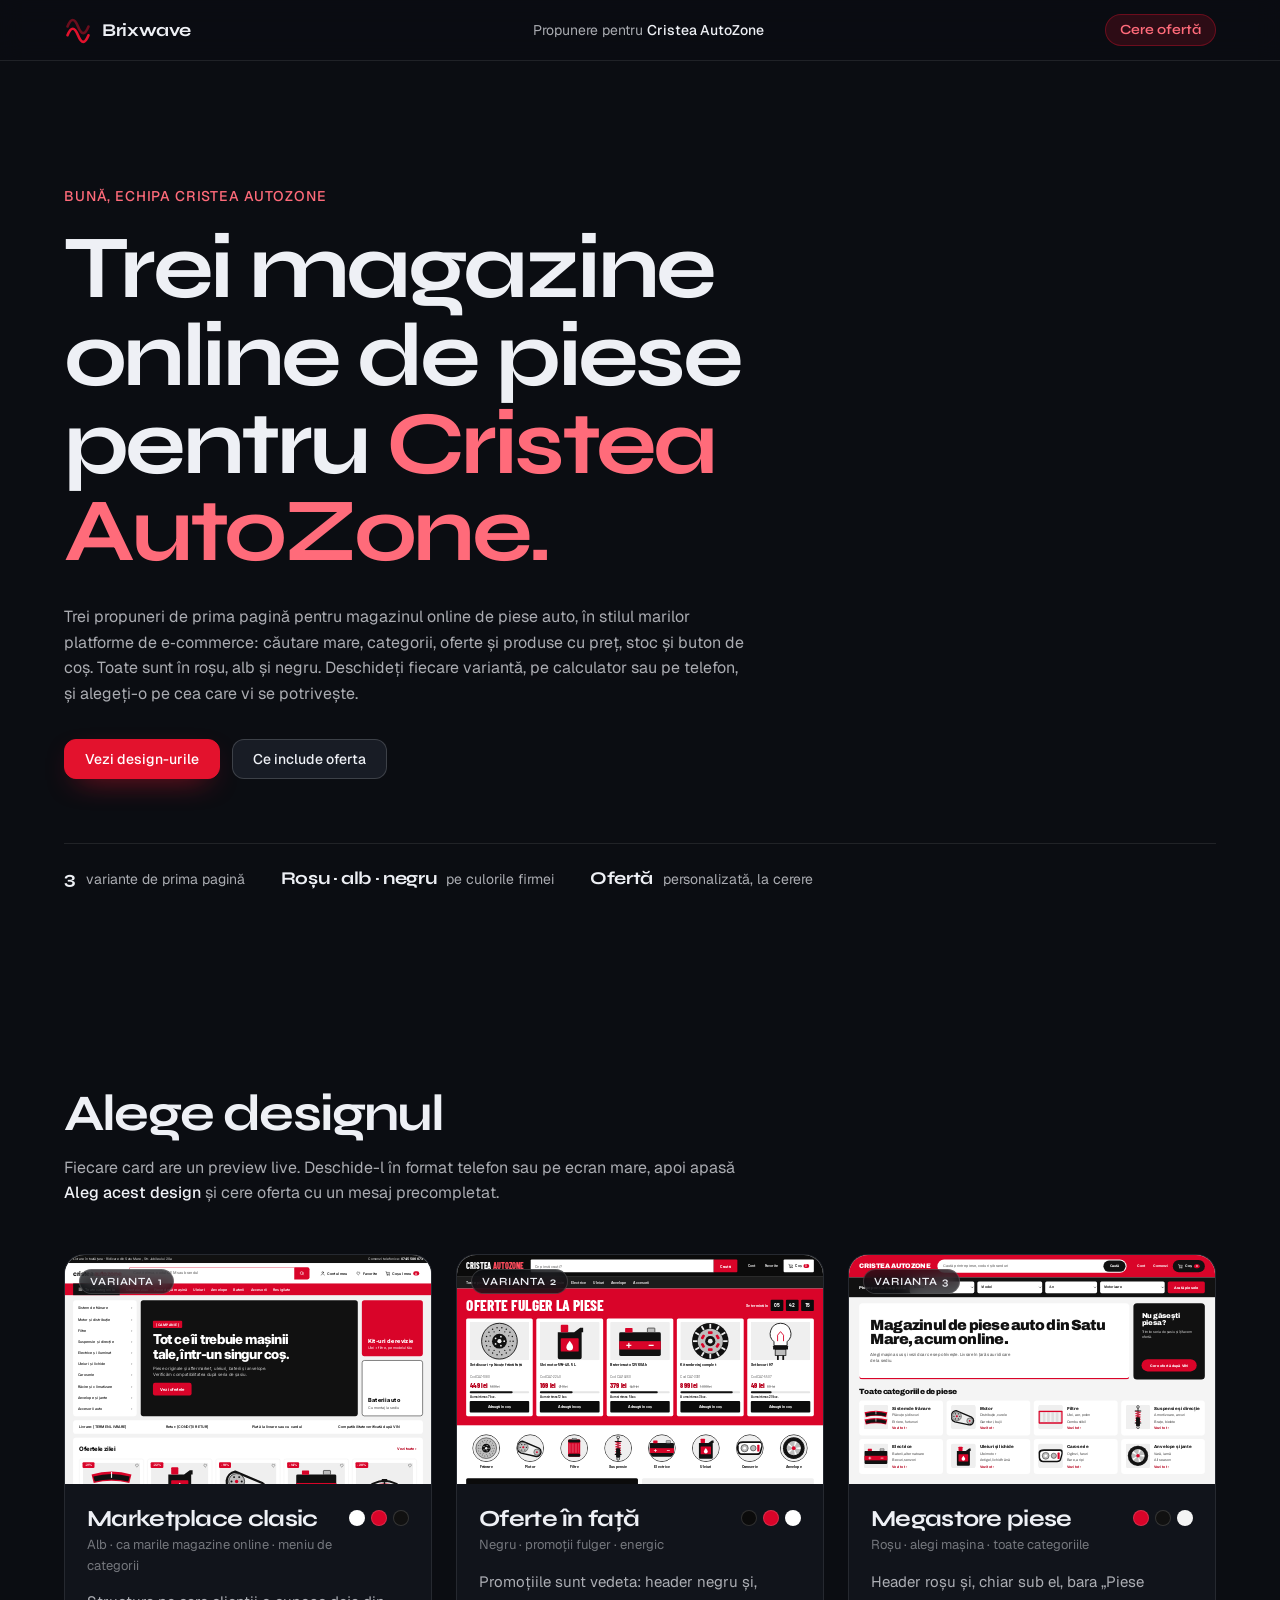
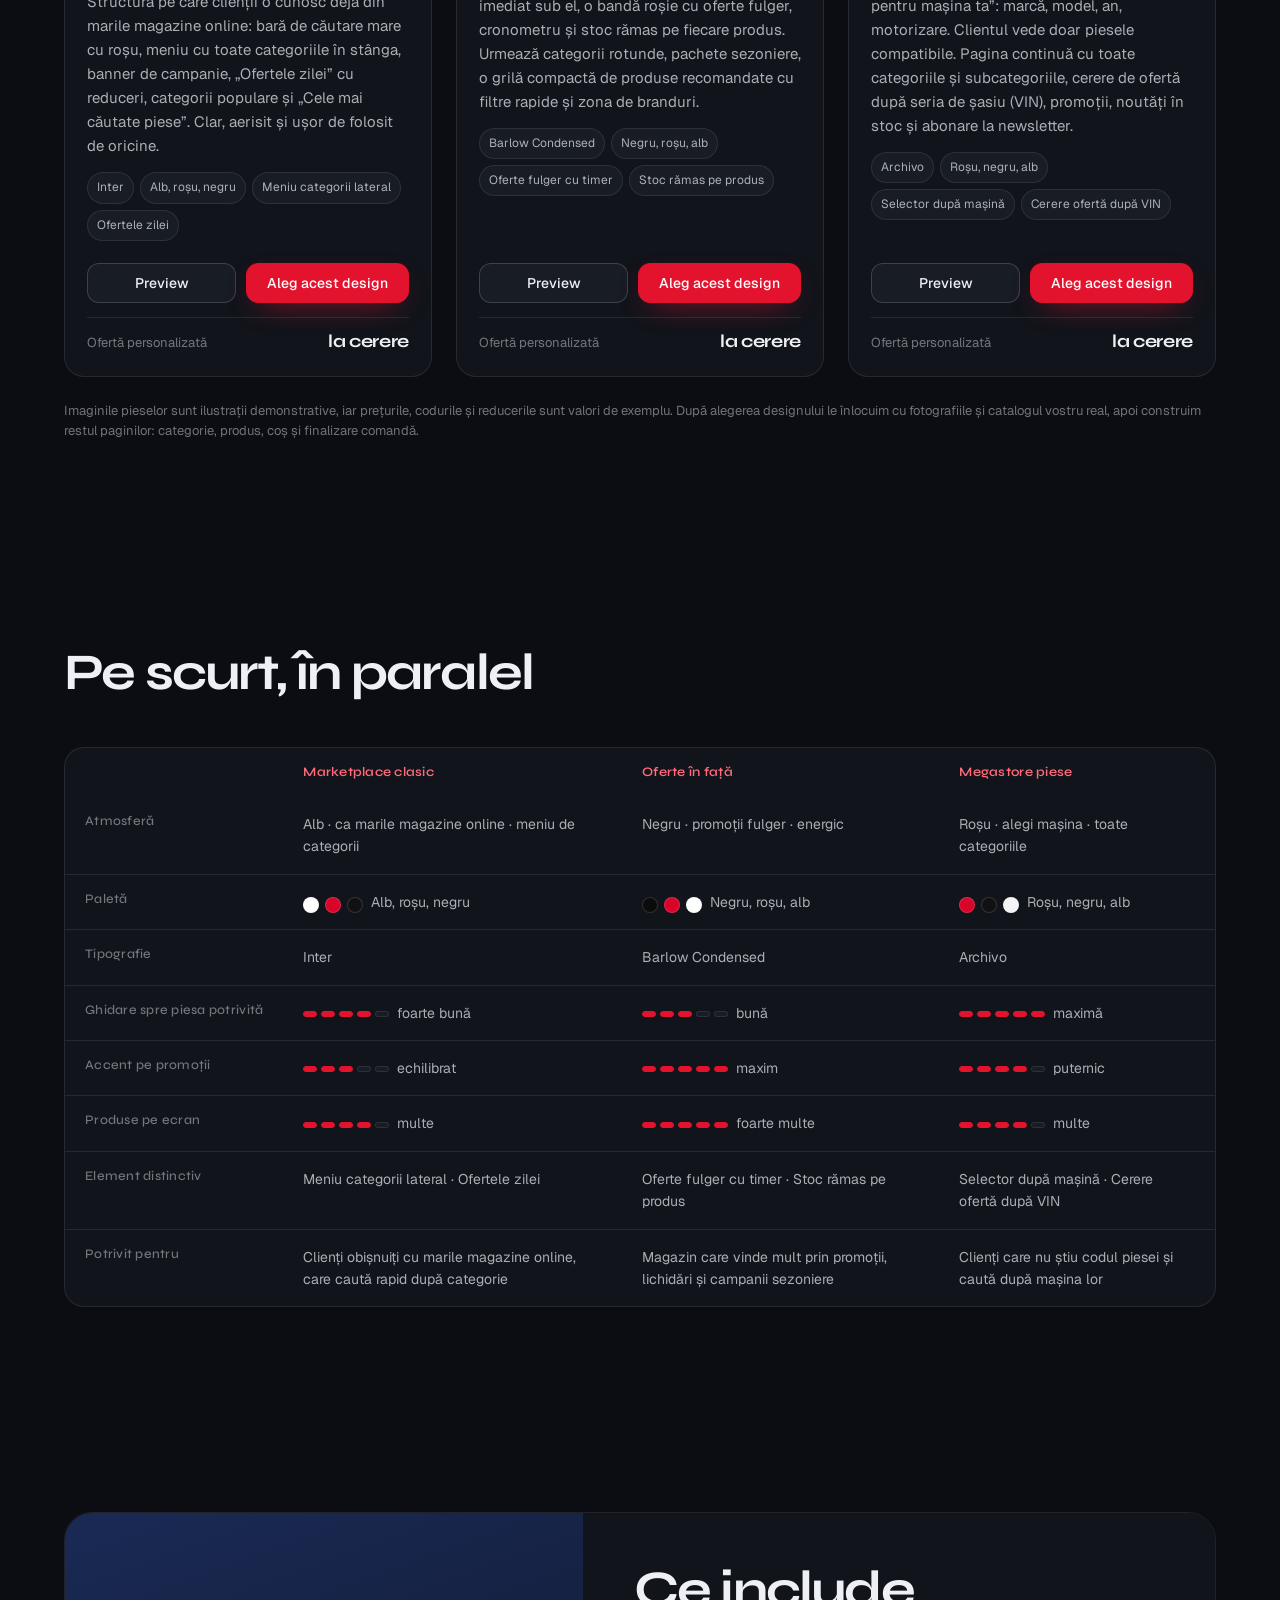
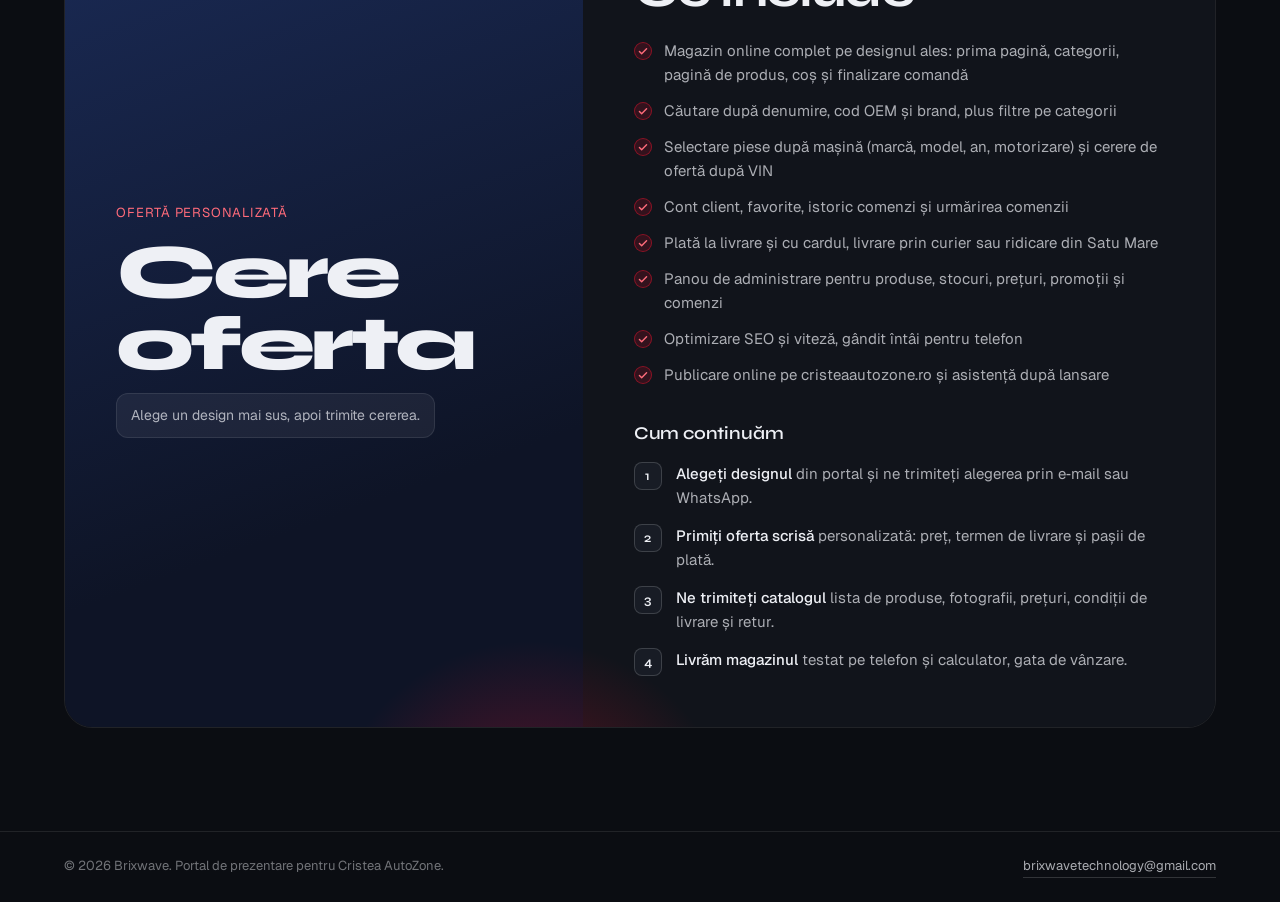
==== index.html @ bc22bd36 "Portal Brixwave × Cristea AutoZone: 3 design-uri de magazin piese auto Portal de alegere a designulu" ====
<!DOCTYPE html>
<html lang="ro">
<head>
<meta charset="utf-8">
<meta name="viewport" content="width=device-width, initial-scale=1, viewport-fit=cover">
<title>Brixwave × Cristea AutoZone — alege designul magazinului</title>
<meta name="description" content="Portal Brixwave: trei propuneri de design pentru magazinul online de piese auto Cristea AutoZone.">
<meta name="theme-color" content="#0b0d12">
<meta name="robots" content="noindex">
<link rel="preconnect" href="https://fonts.googleapis.com">
<link rel="preconnect" href="https://fonts.gstatic.com" crossorigin>
<link href="https://fonts.googleapis.com/css2?family=Syne:wght@500;600;700;800&family=Geist:wght@300;400;500;600&display=swap" rel="stylesheet">
<link rel="stylesheet" href="assets/brixwave.css">
</head>
<body>
<a class="skip" href="#designs">Sari la design-uri</a>

<header class="hdr">
  <a class="logo" href="#" aria-label="Brixwave">
    <svg class="logo__mark" viewBox="0 0 32 32" aria-hidden="true"><path d="M4 22c4-10 8-10 12 0s8 10 12 0" fill="none" stroke="currentColor" stroke-width="3" stroke-linecap="round"/><path d="M4 12c4-10 8-10 12 0s8 10 12 0" fill="none" stroke="currentColor" stroke-width="3" stroke-linecap="round" opacity=".45"/></svg>
    <span>Brixwave</span>
  </a>
  <span class="hdr__for">Propunere pentru <b>Cristea AutoZone</b></span>
  <a class="hdr__price" href="#oferta">Cere ofertă</a>
</header>

<main>
  <section class="hero">
    <div class="hero__bg" aria-hidden="true"></div>
    <p class="hero__hello reveal">Bună, echipa Cristea AutoZone</p>
    <h1 class="hero__title">
      <span class="lm"><span>Trei magazine online de piese</span></span>
      <span class="lm"><span>pentru <em>Cristea AutoZone.</em></span></span>
    </h1>
    <p class="hero__lead reveal">Trei propuneri de prima pagină pentru magazinul online de piese auto, în stilul marilor platforme de e‑commerce: căutare mare, categorii, oferte și produse cu preț, stoc și buton de coș. Toate sunt în roșu, alb și negru. Deschideți fiecare variantă, pe calculator sau pe telefon, și alegeți-o pe cea care vi se potrivește.</p>
    <div class="hero__cta reveal">
      <a class="btn btn--primary" href="#designs">Vezi design-urile</a>
      <a class="btn" href="#oferta">Ce include oferta</a>
    </div>
    <ul class="hero__facts reveal">
      <li><b>3</b> variante de prima pagină</li>
      <li><b>Roșu · alb · negru</b> pe culorile firmei</li>
      <li><b>Ofertă</b> personalizată, la cerere</li>
    </ul>
  </section>

  <section class="designs" id="designs">
    <div class="sec-head">
      <h2>Alege designul</h2>
      <p>Fiecare card are un preview live. Deschide-l în format telefon sau pe ecran mare, apoi apasă <b>Aleg acest design</b> și cere oferta cu un mesaj precompletat.</p>
    </div>
    <div class="cards" id="cards"></div>
    <p class="designs__note">Imaginile pieselor sunt ilustrații demonstrative, iar prețurile, codurile și reducerile sunt valori de exemplu. După alegerea designului le înlocuim cu fotografiile și catalogul vostru real, apoi construim restul paginilor: categorie, produs, coș și finalizare comandă.</p>
  </section>

  <section class="compare" id="comparatie">
    <div class="sec-head">
      <h2>Pe scurt, în paralel</h2>
    </div>
    <div class="table-wrap">
      <table class="tbl" id="compare-table"></table>
    </div>
  </section>

  <section class="offer" id="oferta">
    <div class="offer__card">
      <div class="offer__price">
        <span class="offer__label">Ofertă personalizată</span>
        <span class="offer__amount">Cere<br>oferta</span>
        <span class="offer__hint" id="offer-hint">Alege un design mai sus, apoi trimite cererea.</span>
      </div>
      <div class="offer__body">
        <h2>Ce include</h2>
        <ul class="offer__list" id="includes"></ul>
        <h3>Cum continuăm</h3>
        <ol class="offer__steps" id="steps"></ol>
      </div>
    </div>
  </section>
</main>

<footer class="ftr">
  <span>© <span id="year"></span> Brixwave. Portal de prezentare pentru Cristea AutoZone.</span>
  <a id="footer-mail" href="#"></a>
</footer>

<!-- Preview overlay -->
<div class="viewer" id="viewer" hidden role="dialog" aria-modal="true" aria-labelledby="viewer-title">
  <div class="viewer__bar">
    <div class="viewer__title" id="viewer-title"></div>
    <div class="viewer__devices" role="group" aria-label="Dispozitiv">
      <button class="seg is-on" data-device="desktop">Desktop</button>
      <button class="seg" data-device="mobile">Telefon</button>
    </div>
    <div class="viewer__actions">
      <a class="btn btn--sm" id="viewer-open" href="#" target="_blank" rel="noopener">Deschide în tab nou</a>
      <button class="btn btn--sm btn--primary" id="viewer-choose">Aleg acest design</button>
      <button class="iconbtn" id="viewer-close" aria-label="Închide previzualizarea">×</button>
    </div>
  </div>
  <div class="viewer__stage" id="viewer-stage"><iframe id="viewer-frame" title="Previzualizare design"></iframe></div>
</div>

<!-- Choice modal -->
<div class="modal" id="modal" hidden role="dialog" aria-modal="true" aria-labelledby="modal-title">
  <div class="modal__card">
    <button class="iconbtn modal__close" id="modal-close" aria-label="Închide">×</button>
    <p class="modal__kicker-free">Ai ales</p>
    <h2 id="modal-title" class="modal__title"></h2>
    <p class="modal__desc" id="modal-desc"></p>
    <div class="modal__price">
      <span>Următorul pas</span>
      <b>Cere oferta</b>
      <span>Trimite cererea cu designul ales și primești oferta personalizată în cel mai scurt timp.</span>
    </div>
    <ul class="modal__list" id="modal-includes"></ul>
    <div class="modal__actions">
      <a class="btn btn--primary" id="modal-mail" href="#">Cere oferta pe e‑mail</a>
      <a class="btn" id="modal-wa" href="#" target="_blank" rel="noopener">Cere oferta pe WhatsApp</a>
    </div>
    <p class="modal__foot">Mesajul se completează automat cu designul ales. Poți schimba oricând alegerea înainte de a trimite cererea.</p>
  </div>
</div>

<script src="assets/brixwave.js"></script>
</body>
</html>
---- assets/brixwave.css ----
/* ============ BRIXWAVE PORTAL ============ */
:root{
  --bg:#0b0d12; --bg-2:#11141b; --bg-3:#181c25; --line:rgba(255,255,255,.09); --line-2:rgba(255,255,255,.16);
  --fg:#eef0f5; --fg-70:rgba(238,240,245,.7); --fg-45:rgba(238,240,245,.45);
  --brand:#e3122d; --brand-2:#ff6b7a; --brand-dim:rgba(227,18,45,.16); --ok:#6ee7b7;
  --display:"Syne", system-ui, sans-serif; --sans:"Geist", system-ui, -apple-system, sans-serif;
  --ease-out:cubic-bezier(.23,1,.32,1); --spring:cubic-bezier(.3,1.4,.5,1);
  --pad:clamp(20px,5vw,80px); --max:1280px; --r:20px;
}
*,*::before,*::after{box-sizing:border-box}
html{scroll-behavior:smooth}
@media (prefers-reduced-motion:reduce){html{scroll-behavior:auto}}
body{margin:0;background:var(--bg);color:var(--fg);font:400 16px/1.6 var(--sans);-webkit-font-smoothing:antialiased;overflow-x:hidden}
a{color:inherit;text-decoration:none}
ul,ol{margin:0;padding:0;list-style:none}
h1,h2,h3,p{margin:0}
em{font-style:normal;color:var(--brand-2)}
::selection{background:var(--brand);color:#fff}
:focus-visible{outline:2px solid var(--brand);outline-offset:3px;border-radius:8px}
.skip{position:absolute;left:-999px;top:8px;padding:8px 12px;background:var(--brand);color:#fff;border-radius:8px;z-index:100}
.skip:focus{left:8px}

.btn{display:inline-flex;align-items:center;justify-content:center;gap:8px;padding:12px 20px;border-radius:12px;border:1px solid var(--line-2);background:var(--bg-3);color:var(--fg);font:500 14px/1 var(--sans);cursor:pointer;transition:transform .5s var(--spring),background-color .3s,border-color .3s,box-shadow .4s;white-space:nowrap}
.btn:hover{transform:translateY(-2px);border-color:rgba(255,255,255,.3)}
.btn:active{transform:scale(.97);transition-duration:.08s}
.btn--primary{background:var(--brand);border-color:var(--brand);color:#fff;box-shadow:0 10px 30px -14px var(--brand)}
.btn--primary:hover{background:#f0263f;box-shadow:0 16px 36px -14px var(--brand)}
.btn--sm{padding:9px 14px;font-size:13px;border-radius:10px}
.iconbtn{width:38px;height:38px;border-radius:10px;border:1px solid var(--line-2);background:var(--bg-3);color:var(--fg);font-size:22px;line-height:1;cursor:pointer;transition:background-color .3s,transform .4s var(--spring)}
.iconbtn:hover{background:#222735;transform:rotate(90deg)}

/* header */
.hdr{position:sticky;top:0;z-index:40;display:flex;align-items:center;justify-content:space-between;gap:20px;padding:14px var(--pad);background:rgba(11,13,18,.78);backdrop-filter:blur(12px);-webkit-backdrop-filter:blur(12px);border-bottom:1px solid var(--line)}
.logo{display:flex;align-items:center;gap:10px;font:700 18px/1 var(--display);letter-spacing:-.02em}
.logo__mark{width:28px;height:28px;color:var(--brand)}
.hdr__for{font-size:14px;color:var(--fg-70)}
.hdr__for b{color:var(--fg);font-weight:500}
.hdr__price{display:inline-flex;align-items:baseline;gap:8px;padding:8px 14px;border-radius:999px;background:var(--brand-dim);border:1px solid rgba(227,18,45,.35);color:var(--brand-2);font:600 14px/1 var(--display);transition:background-color .3s}
.hdr__price small{font:400 12px/1 var(--sans);color:var(--fg-70)}
.hdr__price:hover{background:rgba(227,18,45,.26)}
@media (max-width:760px){.hdr__for{display:none}}

/* hero */
.hero{position:relative;max-width:var(--max);margin:0 auto;padding:clamp(64px,10vw,140px) var(--pad) clamp(56px,8vw,96px);overflow:hidden}
.hero__bg{position:absolute;inset:auto -20% -40% -20%;height:70%;background:radial-gradient(50% 60% at 50% 100%,rgba(227,18,45,.22),transparent 70%);pointer-events:none;z-index:-1}
.hero__hello{font:500 14px/1 var(--sans);letter-spacing:.06em;text-transform:uppercase;color:var(--brand-2);margin-bottom:22px}
.hero__title{font:700 clamp(40px,7vw,96px)/.98 var(--display);letter-spacing:-.04em;text-wrap:balance}
.lm{display:block;overflow:hidden;padding-bottom:.1em;margin-bottom:-.1em}
.lm>span{display:block;transform:translateY(110%);transition:transform 1.1s var(--ease-out)}
.hero.is-in .lm>span{transform:none}.hero.is-in .lm:nth-child(2)>span{transition-delay:.1s}
.hero__lead{margin-top:28px;max-width:62ch;font-size:clamp(16px,1.2vw,19px);color:var(--fg-70);transition-delay:.3s}
.hero__cta{display:flex;flex-wrap:wrap;gap:12px;margin-top:32px;transition-delay:.4s}
.hero__facts{display:flex;flex-wrap:wrap;gap:12px 36px;margin-top:clamp(40px,5vw,64px);padding-top:24px;border-top:1px solid var(--line);color:var(--fg-70);font-size:14px;transition-delay:.5s}
.hero__facts b{font:700 18px/1 var(--display);color:var(--fg);margin-right:6px;letter-spacing:-.02em}

/* sections */
section{padding:clamp(56px,8vw,110px) var(--pad)}
.sec-head{max-width:var(--max);margin:0 auto clamp(28px,4vw,48px)}
.sec-head h2,.offer h2{font:700 clamp(30px,4vw,52px)/1.02 var(--display);letter-spacing:-.035em;text-wrap:balance}
.sec-head p{margin-top:14px;color:var(--fg-70);max-width:64ch}
.sec-head p b{color:var(--fg);font-weight:500}

/* cards */
.cards{display:grid;grid-template-columns:repeat(3,1fr);gap:clamp(14px,2vw,24px);max-width:var(--max);margin:0 auto}
.card{position:relative;display:flex;flex-direction:column;border-radius:var(--r);background:var(--bg-2);border:1px solid var(--line);overflow:hidden;transition:transform .7s var(--ease-out),border-color .4s,box-shadow .7s}
.card:hover{transform:translateY(-6px);border-color:var(--line-2);box-shadow:0 40px 80px -40px rgba(0,0,0,.8)}
.card.is-chosen{border-color:var(--brand);box-shadow:0 0 0 1px var(--brand),0 40px 80px -40px rgba(227,18,45,.5)}
.card__preview{position:relative;aspect-ratio:16/10;overflow:hidden;background:var(--bg-3);cursor:zoom-in}
.card__preview iframe{position:absolute;left:0;top:0;width:1440px;height:900px;border:0;transform-origin:0 0;pointer-events:none;background:#fff}
.card__preview::after{content:"Deschide preview";position:absolute;left:50%;top:50%;transform:translate(-50%,-50%) translateY(8px);padding:10px 16px;border-radius:999px;background:rgba(11,13,18,.85);border:1px solid var(--line-2);font:500 13px/1 var(--sans);opacity:0;transition:opacity .3s,transform .5s var(--ease-out);backdrop-filter:blur(8px)}
.card__preview:hover::after{opacity:1;transform:translate(-50%,-50%)}
.card__badge{position:absolute;left:14px;top:14px;z-index:2;padding:6px 10px;border-radius:999px;background:rgba(11,13,18,.7);border:1px solid var(--line-2);font:600 11px/1 var(--display);letter-spacing:.08em;text-transform:uppercase;backdrop-filter:blur(8px)}
.card.is-chosen .card__badge{background:var(--brand);border-color:var(--brand);color:#fff}
.card__body{padding:22px;display:flex;flex-direction:column;gap:14px;flex:1}
.card__head{display:flex;justify-content:space-between;align-items:flex-start;gap:12px}
.card__name{font:700 clamp(22px,1.8vw,26px)/1.1 var(--display);letter-spacing:-.03em}
.card__vibe{font-size:13px;color:var(--fg-45);margin-top:4px}
.card__swatches{display:flex;gap:6px;flex:none;padding-top:4px}
.card__swatches i{width:16px;height:16px;border-radius:50%;border:1px solid rgba(255,255,255,.15)}
.card__desc{color:var(--fg-70);font-size:15px}
.card__tags{display:flex;flex-wrap:wrap;gap:6px}
.card__tags li{font-size:12px;padding:5px 9px;border-radius:999px;background:var(--bg-3);border:1px solid var(--line);color:var(--fg-70)}
.card__actions{display:grid;grid-template-columns:1fr 1fr;gap:10px;margin-top:auto;padding-top:8px}
.card__price{display:flex;justify-content:space-between;align-items:baseline;padding-top:14px;border-top:1px solid var(--line);font-size:13px;color:var(--fg-45)}
.card__price b{font:700 18px/1 var(--display);color:var(--fg);letter-spacing:-.02em}
.card.reveal{transform:translateY(28px)}
@media (max-width:1000px){.cards{grid-template-columns:1fr;max-width:640px}}
.designs__note{max-width:var(--max);margin:24px auto 0;font-size:13px;color:var(--fg-45)}
.designs__note a{color:var(--brand-2);border-bottom:1px solid rgba(255,107,122,.4)}

/* compare table */
.table-wrap{max-width:var(--max);margin:0 auto;overflow-x:auto;border:1px solid var(--line);border-radius:var(--r);background:var(--bg-2)}
.tbl{width:100%;border-collapse:collapse;min-width:680px}
.tbl th,.tbl td{padding:16px 20px;text-align:left;vertical-align:top;border-bottom:1px solid var(--line);font-size:14px}
.tbl th{font:600 13px/1.3 var(--display);letter-spacing:.02em;color:var(--fg)}
.tbl thead th{color:var(--brand-2);border-bottom:1px solid var(--line-2)}
.tbl tbody th{color:var(--fg-45);font-weight:500;white-space:nowrap}
.tbl tr:last-child td,.tbl tr:last-child th{border-bottom:0}
.tbl td{color:var(--fg-70)}
.tbl .meter{display:inline-flex;gap:4px;vertical-align:middle;margin-right:8px}
.tbl .meter i{width:14px;height:6px;border-radius:3px;background:var(--bg-3);border:1px solid var(--line)}
.tbl .meter i.on{background:var(--brand);border-color:var(--brand)}

/* offer */
.offer__card{display:grid;grid-template-columns:.9fr 1.1fr;max-width:var(--max);margin:0 auto;border-radius:28px;overflow:hidden;border:1px solid var(--line)}
.offer__price{padding:clamp(28px,4vw,56px);background:linear-gradient(160deg,#1a2a55,#0e1426 70%);display:flex;flex-direction:column;justify-content:center;gap:12px;position:relative}
.offer__price::after{content:"";position:absolute;right:-30%;bottom:-40%;width:80%;aspect-ratio:1;border-radius:50%;background:radial-gradient(circle,rgba(227,18,45,.4),transparent 70%);pointer-events:none}
.offer__label{font-size:13px;letter-spacing:.06em;text-transform:uppercase;color:var(--brand-2)}
.offer__amount{font:800 clamp(44px,6vw,80px)/.95 var(--display);letter-spacing:-.05em}
.offer__amount small{font:600 clamp(20px,2vw,28px)/1 var(--display);color:var(--fg-70);margin-left:6px;letter-spacing:0}
.offer__hint{font-size:14px;color:var(--fg-70);padding:10px 14px;border-radius:12px;background:rgba(255,255,255,.06);border:1px solid var(--line);align-self:flex-start;position:relative;z-index:1}
.offer__hint.is-chosen{color:var(--ok);border-color:rgba(110,231,183,.35);background:rgba(110,231,183,.08)}
.offer__body{padding:clamp(28px,4vw,56px);background:var(--bg-2)}
.offer__body h3{margin-top:36px;font:600 18px/1.2 var(--display);letter-spacing:-.01em}
.offer__list{display:grid;gap:12px;margin-top:22px}
.offer__list li{display:flex;gap:12px;color:var(--fg-70);font-size:15px}
.offer__list li::before{content:"";flex:none;width:18px;height:18px;margin-top:3px;border-radius:50%;background:var(--brand-dim);border:1px solid rgba(227,18,45,.5);background-image:url("data:image/svg+xml,%3Csvg xmlns='http://www.w3.org/2000/svg' viewBox='0 0 18 18'%3E%3Cpath d='M5 9.5l2.5 2.5L13 6.5' fill='none' stroke='%23ff6b7a' stroke-width='1.6' stroke-linecap='round' stroke-linejoin='round'/%3E%3C/svg%3E")}
.offer__steps{display:grid;gap:14px;margin-top:18px;counter-reset:st}
.offer__steps li{display:grid;grid-template-columns:auto 1fr;gap:14px;align-items:start;color:var(--fg-70);font-size:15px}
.offer__steps li::before{counter-increment:st;content:counter(st);width:28px;height:28px;border-radius:8px;background:var(--bg-3);border:1px solid var(--line-2);display:grid;place-items:center;font:600 13px/1 var(--display);color:var(--fg)}
.offer__steps b{color:var(--fg);font-weight:500}
@media (max-width:900px){.offer__card{grid-template-columns:1fr}}

.ftr{display:flex;justify-content:space-between;flex-wrap:wrap;gap:10px;padding:24px var(--pad);border-top:1px solid var(--line);font-size:13px;color:var(--fg-45)}
.ftr a{color:var(--fg-70);border-bottom:1px solid var(--line-2)}

/* viewer */
.viewer{position:fixed;inset:0;z-index:80;background:var(--bg);display:flex;flex-direction:column;animation:fade .3s ease}
.viewer[hidden]{display:none}
@keyframes fade{from{opacity:0}}
.viewer__bar{display:flex;align-items:center;justify-content:space-between;gap:16px;padding:12px var(--pad);border-bottom:1px solid var(--line);background:var(--bg-2)}
.viewer__title{font:700 16px/1.2 var(--display);letter-spacing:-.02em}
.viewer__title small{display:block;font:400 12px/1.2 var(--sans);color:var(--fg-45);margin-top:3px}
.viewer__devices{display:flex;padding:4px;border-radius:12px;background:var(--bg-3);border:1px solid var(--line)}
.seg{padding:7px 14px;border-radius:9px;border:0;background:none;color:var(--fg-70);font:500 13px/1 var(--sans);cursor:pointer;transition:background-color .3s,color .3s}
.seg.is-on{background:var(--brand);color:#fff}
.viewer__actions{display:flex;gap:8px;align-items:center}
.viewer__stage{flex:1;display:grid;place-items:center;padding:16px;background:radial-gradient(60% 50% at 50% 0%,rgba(227,18,45,.12),transparent 70%)}
.viewer__stage iframe{width:100%;height:100%;border:0;border-radius:16px;background:#fff;box-shadow:0 40px 100px -40px rgba(0,0,0,.9);transition:width .6s var(--ease-out),height .6s var(--ease-out),border-radius .6s}
.viewer__stage.is-mobile iframe{width:390px;height:min(844px,100%);border-radius:36px;border:8px solid #1c2130}
@media (max-width:820px){.viewer__devices,.viewer__title small,#viewer-open{display:none}.viewer__stage{padding:0}.viewer__stage iframe{border-radius:0}}

/* modal */
.modal{position:fixed;inset:0;z-index:90;display:grid;place-items:center;padding:20px;background:rgba(5,6,9,.7);backdrop-filter:blur(10px);-webkit-backdrop-filter:blur(10px);animation:fade .3s ease}
.modal[hidden]{display:none}
.modal__card{position:relative;width:min(560px,100%);max-height:92vh;overflow:auto;padding:clamp(24px,4vw,40px);border-radius:24px;background:var(--bg-2);border:1px solid var(--line-2);box-shadow:0 60px 120px -50px rgba(0,0,0,.9);animation:pop .6s var(--ease-out)}
@keyframes pop{from{opacity:0;transform:translateY(16px) scale(.98)}}
.modal__close{position:absolute;right:16px;top:16px}
.modal__kicker-free{font-size:13px;letter-spacing:.06em;text-transform:uppercase;color:var(--brand-2)}
.modal__title{margin-top:8px;font:700 clamp(28px,4vw,40px)/1.05 var(--display);letter-spacing:-.035em}
.modal__desc{margin-top:12px;color:var(--fg-70);font-size:15px}
.modal__price{display:grid;gap:4px;margin-top:24px;padding:18px 20px;border-radius:16px;background:linear-gradient(160deg,#1a2a55,#0e1426);border:1px solid rgba(227,18,45,.35)}
.modal__price span{font-size:13px;color:var(--fg-70)}
.modal__price b{font:800 clamp(34px,5vw,48px)/1 var(--display);letter-spacing:-.04em}
.modal__list{display:grid;gap:8px;margin-top:20px;font-size:14px;color:var(--fg-70)}
.modal__list li{display:flex;gap:10px}
.modal__list li::before{content:"";flex:none;width:6px;height:6px;border-radius:50%;background:var(--brand);margin-top:9px}
.modal__actions{display:grid;grid-template-columns:1fr 1fr;gap:10px;margin-top:24px}
.modal__actions .btn{padding:14px 16px;white-space:normal;text-align:center}
.modal__actions .btn[hidden]{display:none}
.modal__actions:has(.btn[hidden]){grid-template-columns:1fr}
.modal__foot{margin-top:14px;font-size:12px;color:var(--fg-45)}
@media (max-width:520px){.modal__actions{grid-template-columns:1fr}}

/* reveals */
.reveal{opacity:0;transform:translateY(18px);transition:opacity .8s ease,transform .9s var(--ease-out)}
.reveal.is-in{opacity:1;transform:none}
@media (prefers-reduced-motion:reduce){.reveal,.card.reveal{opacity:1;transform:none;transition:none}.lm>span{transform:none;transition:none}.viewer,.modal,.modal__card{animation:none}}

/* mobile-first touch refinements */
@media (max-width:760px){
  .hdr{padding:10px 16px}
  .hero{padding-top:40px}
  .hero__title{font-size:clamp(36px,11vw,48px)}
  .btn{min-height:48px}
  .card__actions{grid-template-columns:1fr}
  .card__actions .btn{min-height:50px}
  .cards{gap:14px}
  .tbl th,.tbl td{padding:12px 14px;font-size:13px}
  .modal{align-items:end;padding:0}
  .modal__card{border-radius:24px 24px 0 0;max-height:92vh;padding-bottom:calc(24px + env(safe-area-inset-bottom))}
}

/* 6 designs: two rows of three, and a wider comparison table */
@media (min-width:1001px){.cards{grid-template-columns:repeat(3,1fr)}}
.tbl{min-width:1080px}
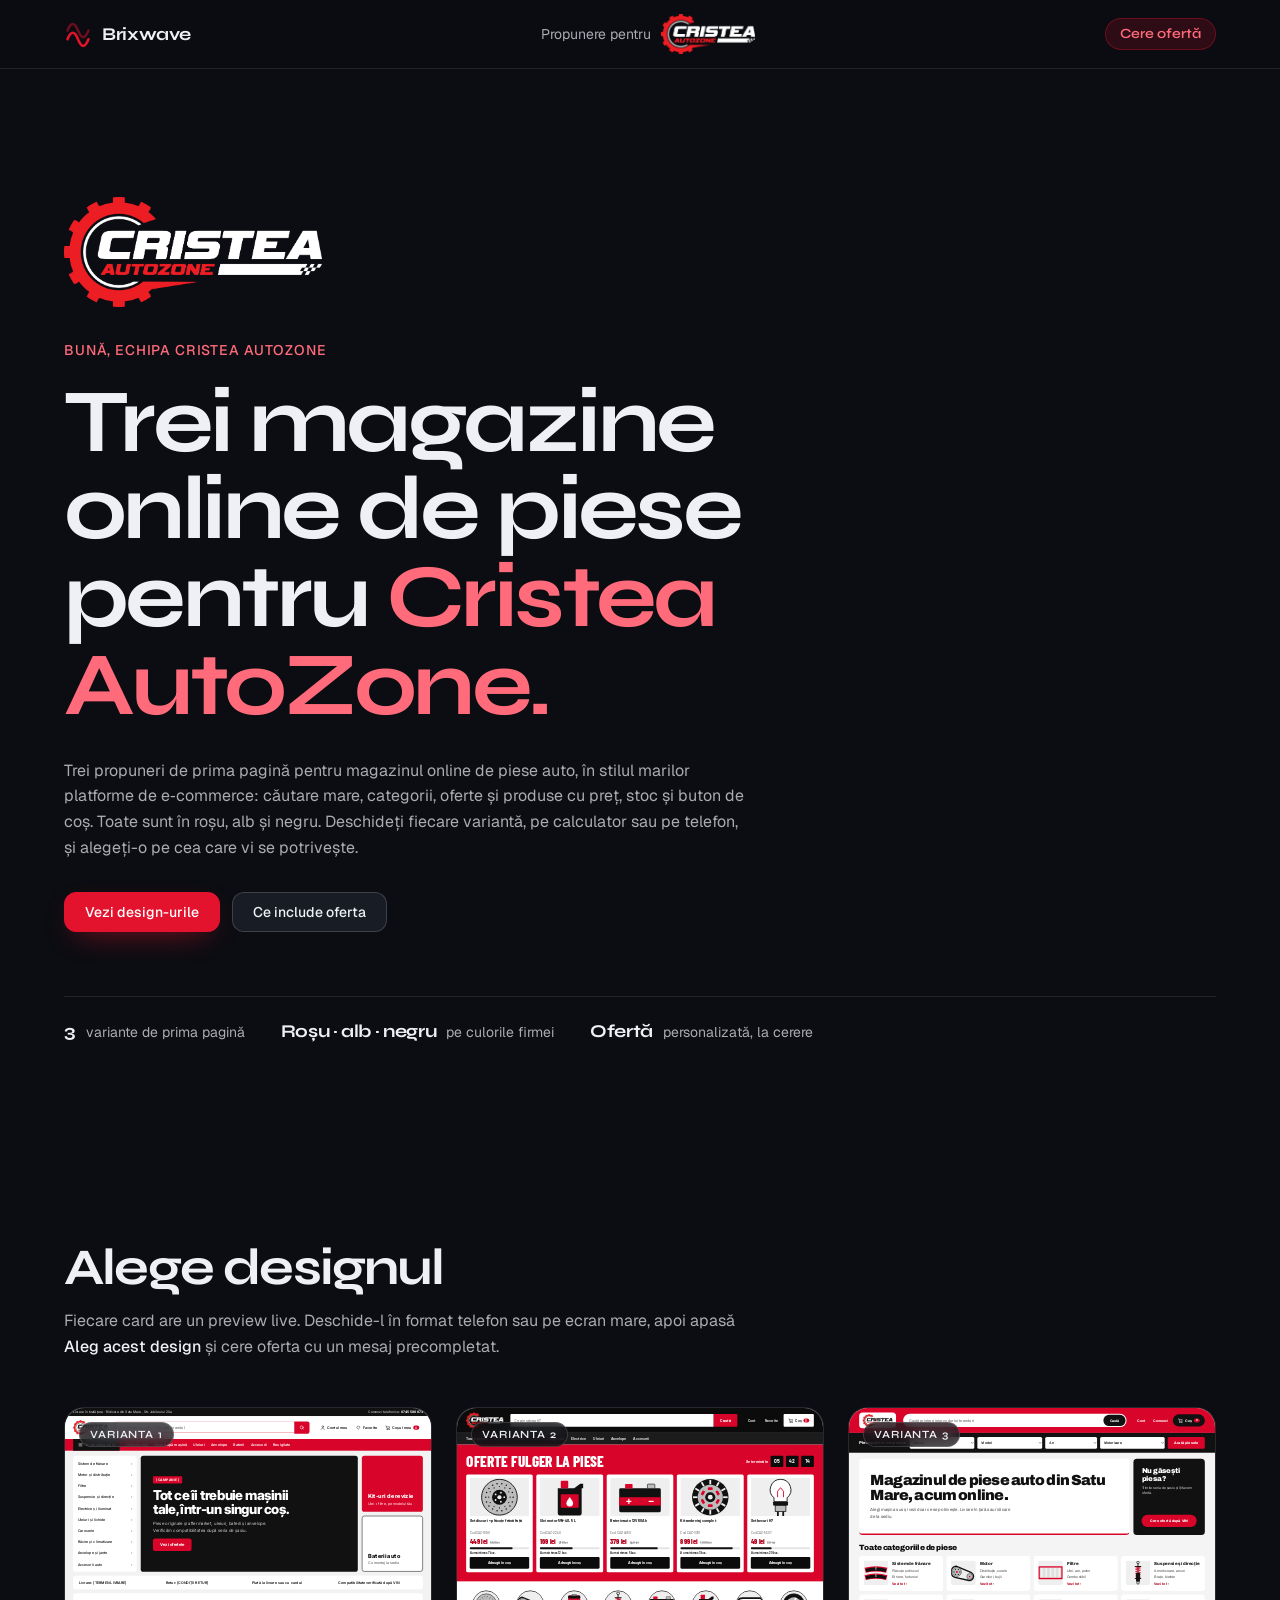
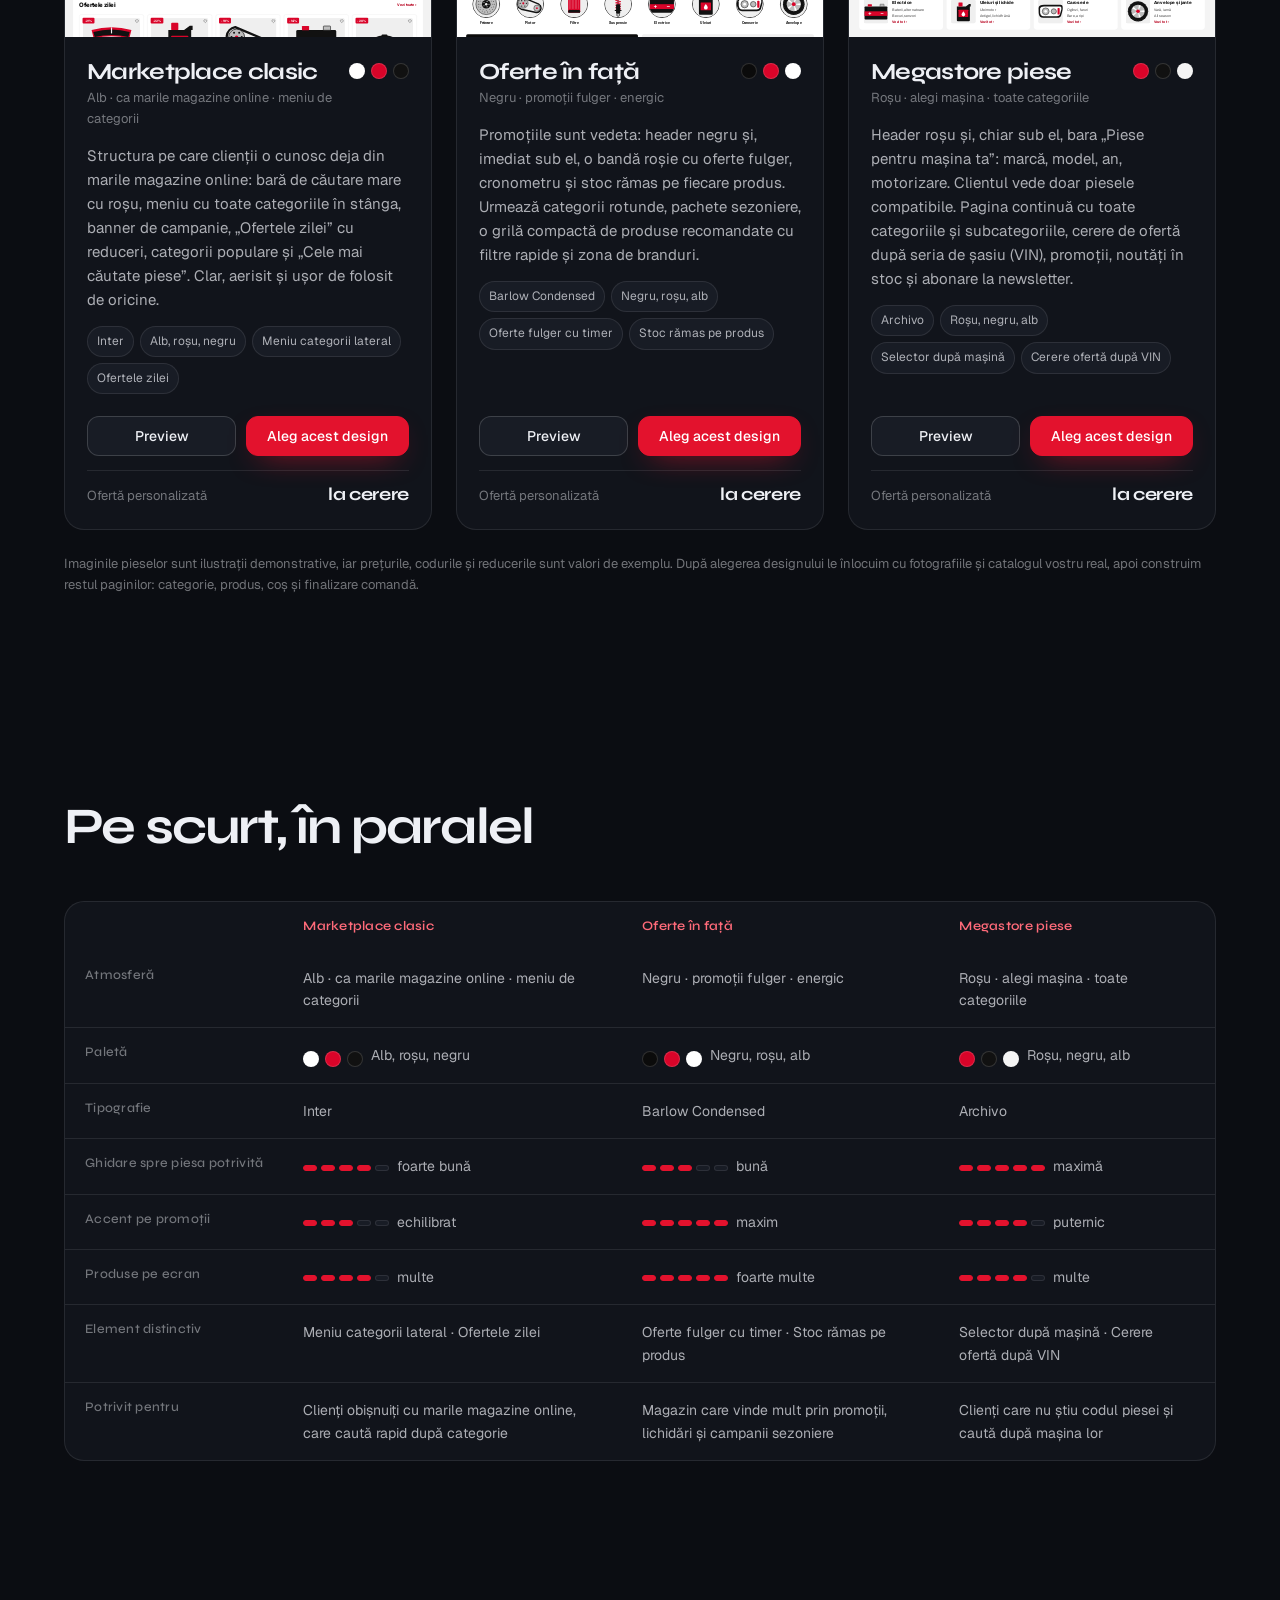
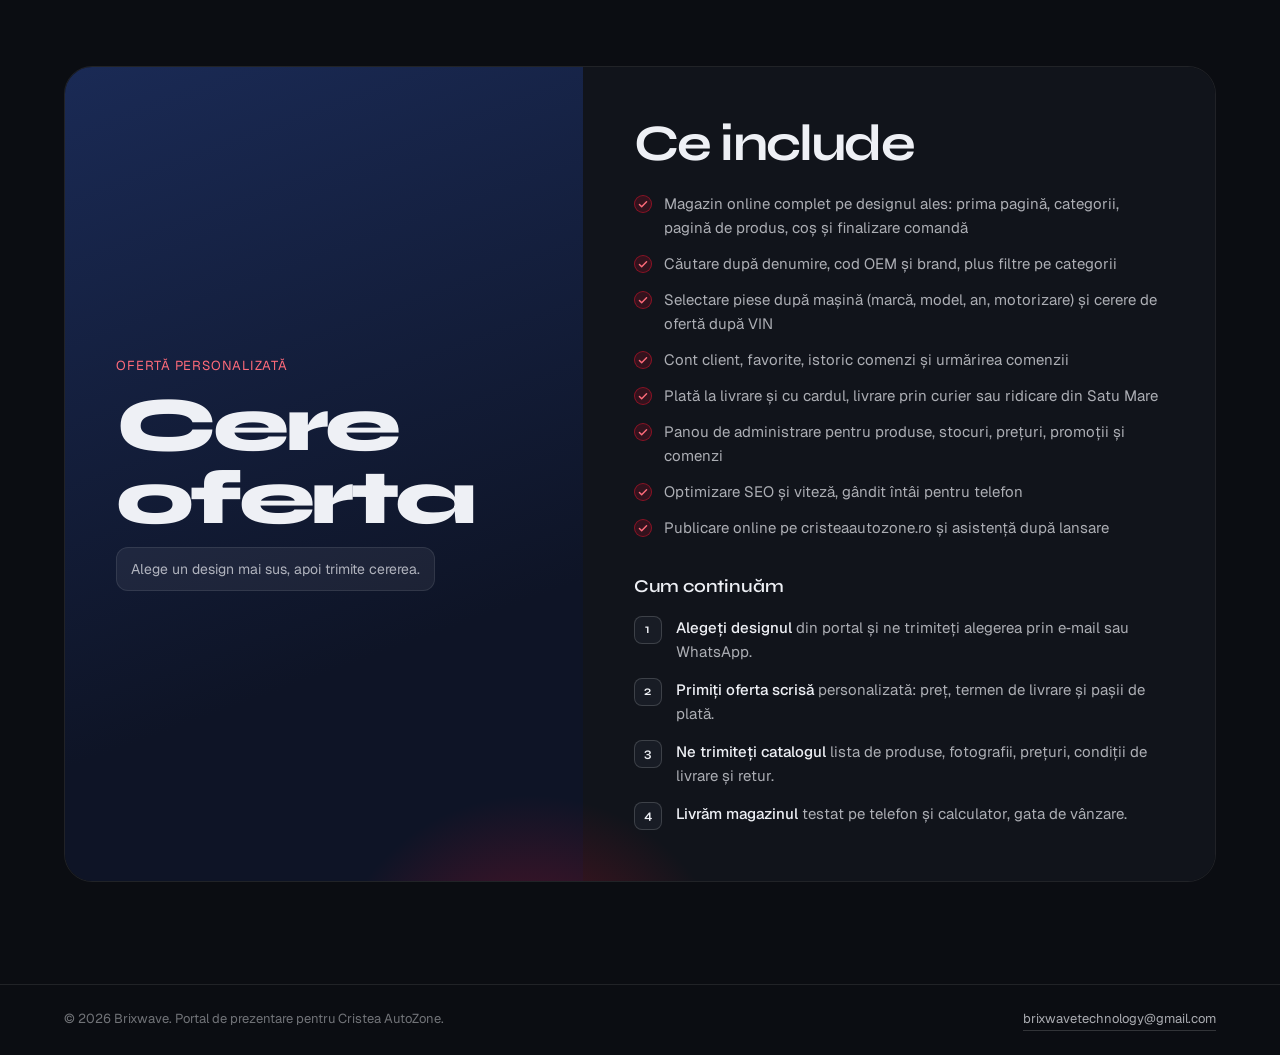
==== commit 07ea49f2: "Adaugă logo-ul Cristea AutoZone în portal și în cele 3 design-uri Logo original pe fundal deschis, v" ====
--- a/index.html
+++ b/index.html
@@ -10,6 +10,7 @@
 <link rel="preconnect" href="https://fonts.googleapis.com">
 <link rel="preconnect" href="https://fonts.gstatic.com" crossorigin>
 <link href="https://fonts.googleapis.com/css2?family=Syne:wght@500;600;700;800&family=Geist:wght@300;400;500;600&display=swap" rel="stylesheet">
+<link rel="icon" href="shared/favicon.png">
 <link rel="stylesheet" href="assets/brixwave.css">
 </head>
 <body>
@@ -20,13 +21,14 @@
     <svg class="logo__mark" viewBox="0 0 32 32" aria-hidden="true"><path d="M4 22c4-10 8-10 12 0s8 10 12 0" fill="none" stroke="currentColor" stroke-width="3" stroke-linecap="round"/><path d="M4 12c4-10 8-10 12 0s8 10 12 0" fill="none" stroke="currentColor" stroke-width="3" stroke-linecap="round" opacity=".45"/></svg>
     <span>Brixwave</span>
   </a>
-  <span class="hdr__for">Propunere pentru <b>Cristea AutoZone</b></span>
+  <span class="hdr__for" style="display:inline-flex;align-items:center;gap:10px">Propunere pentru <img src="shared/logo-alb.png" alt="Cristea AutoZone" style="height:40px;width:auto"></span>
   <a class="hdr__price" href="#oferta">Cere ofertă</a>
 </header>
 
 <main>
   <section class="hero">
     <div class="hero__bg" aria-hidden="true"></div>
+    <img class="reveal" src="shared/logo-alb.png" alt="Cristea AutoZone" style="height:clamp(70px,10vw,110px);width:auto;margin-bottom:28px">
     <p class="hero__hello reveal">Bună, echipa Cristea AutoZone</p>
     <h1 class="hero__title">
       <span class="lm"><span>Trei magazine online de piese</span></span>
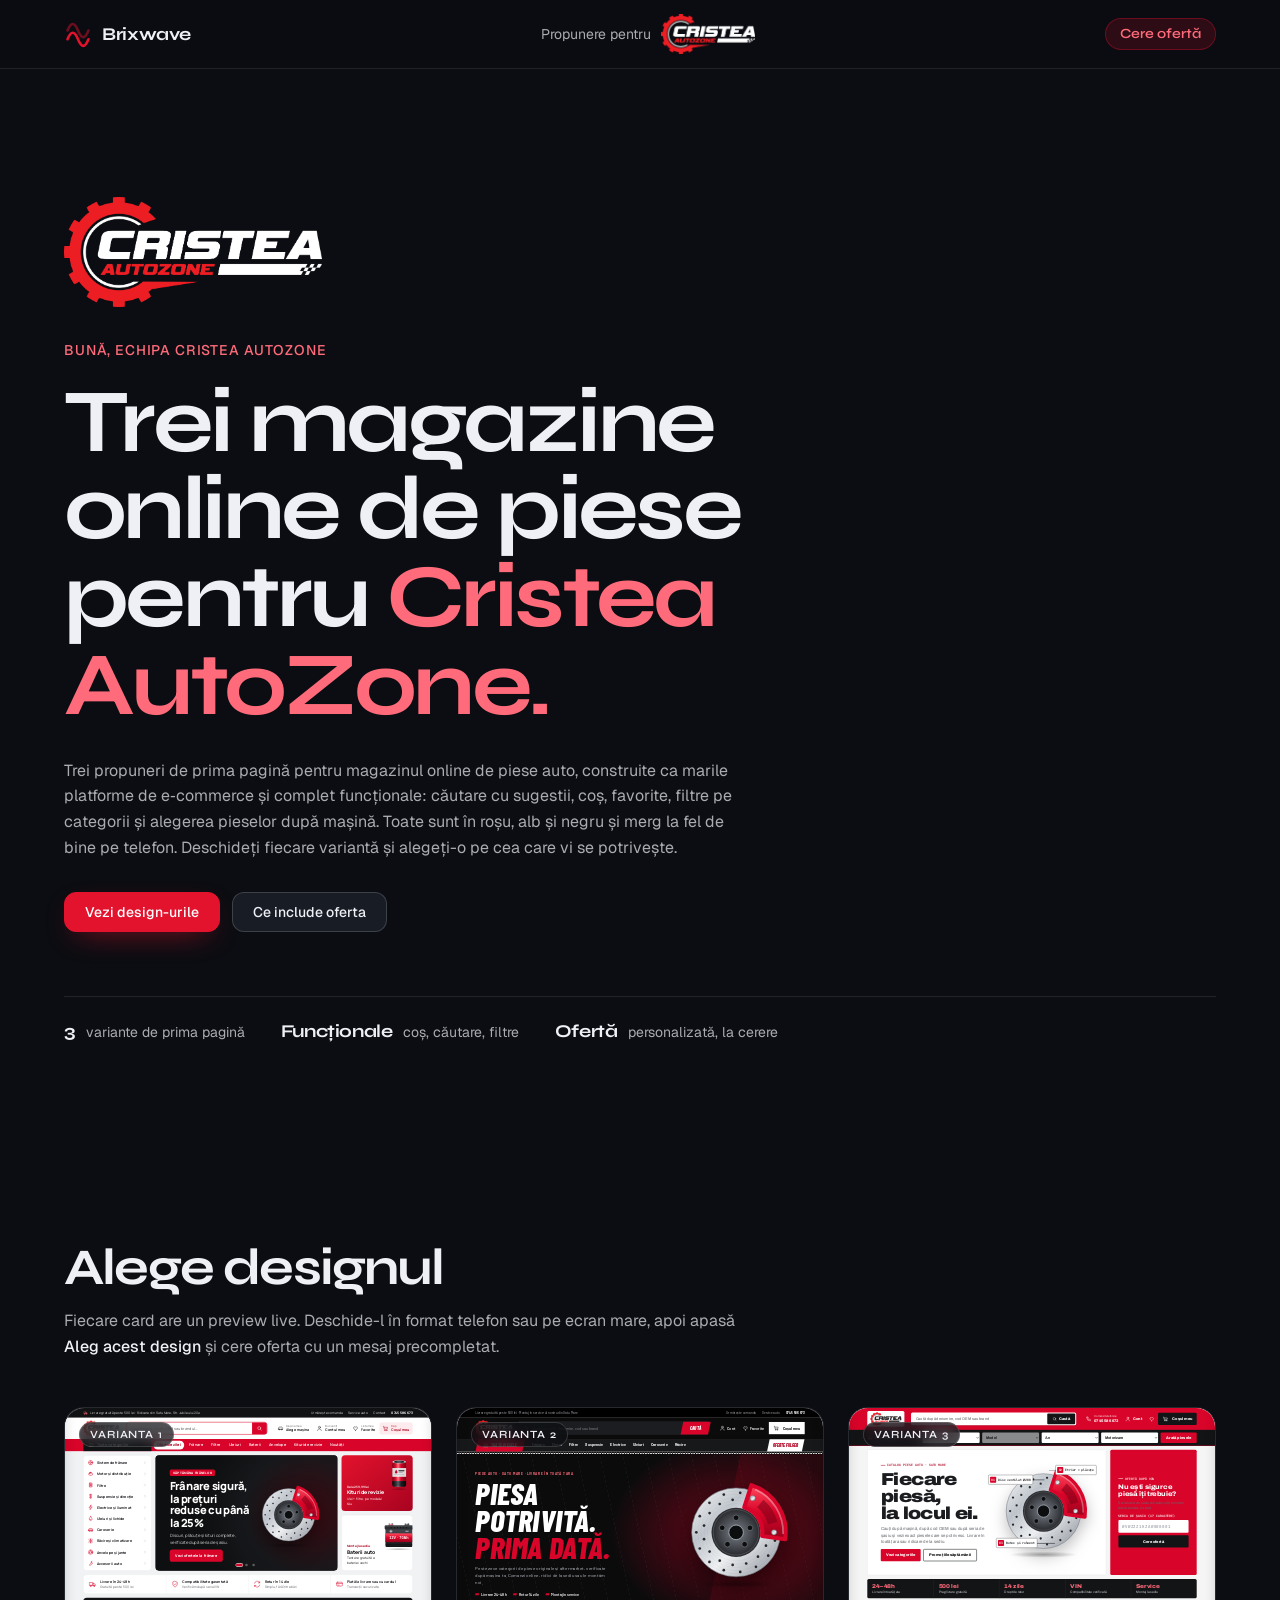
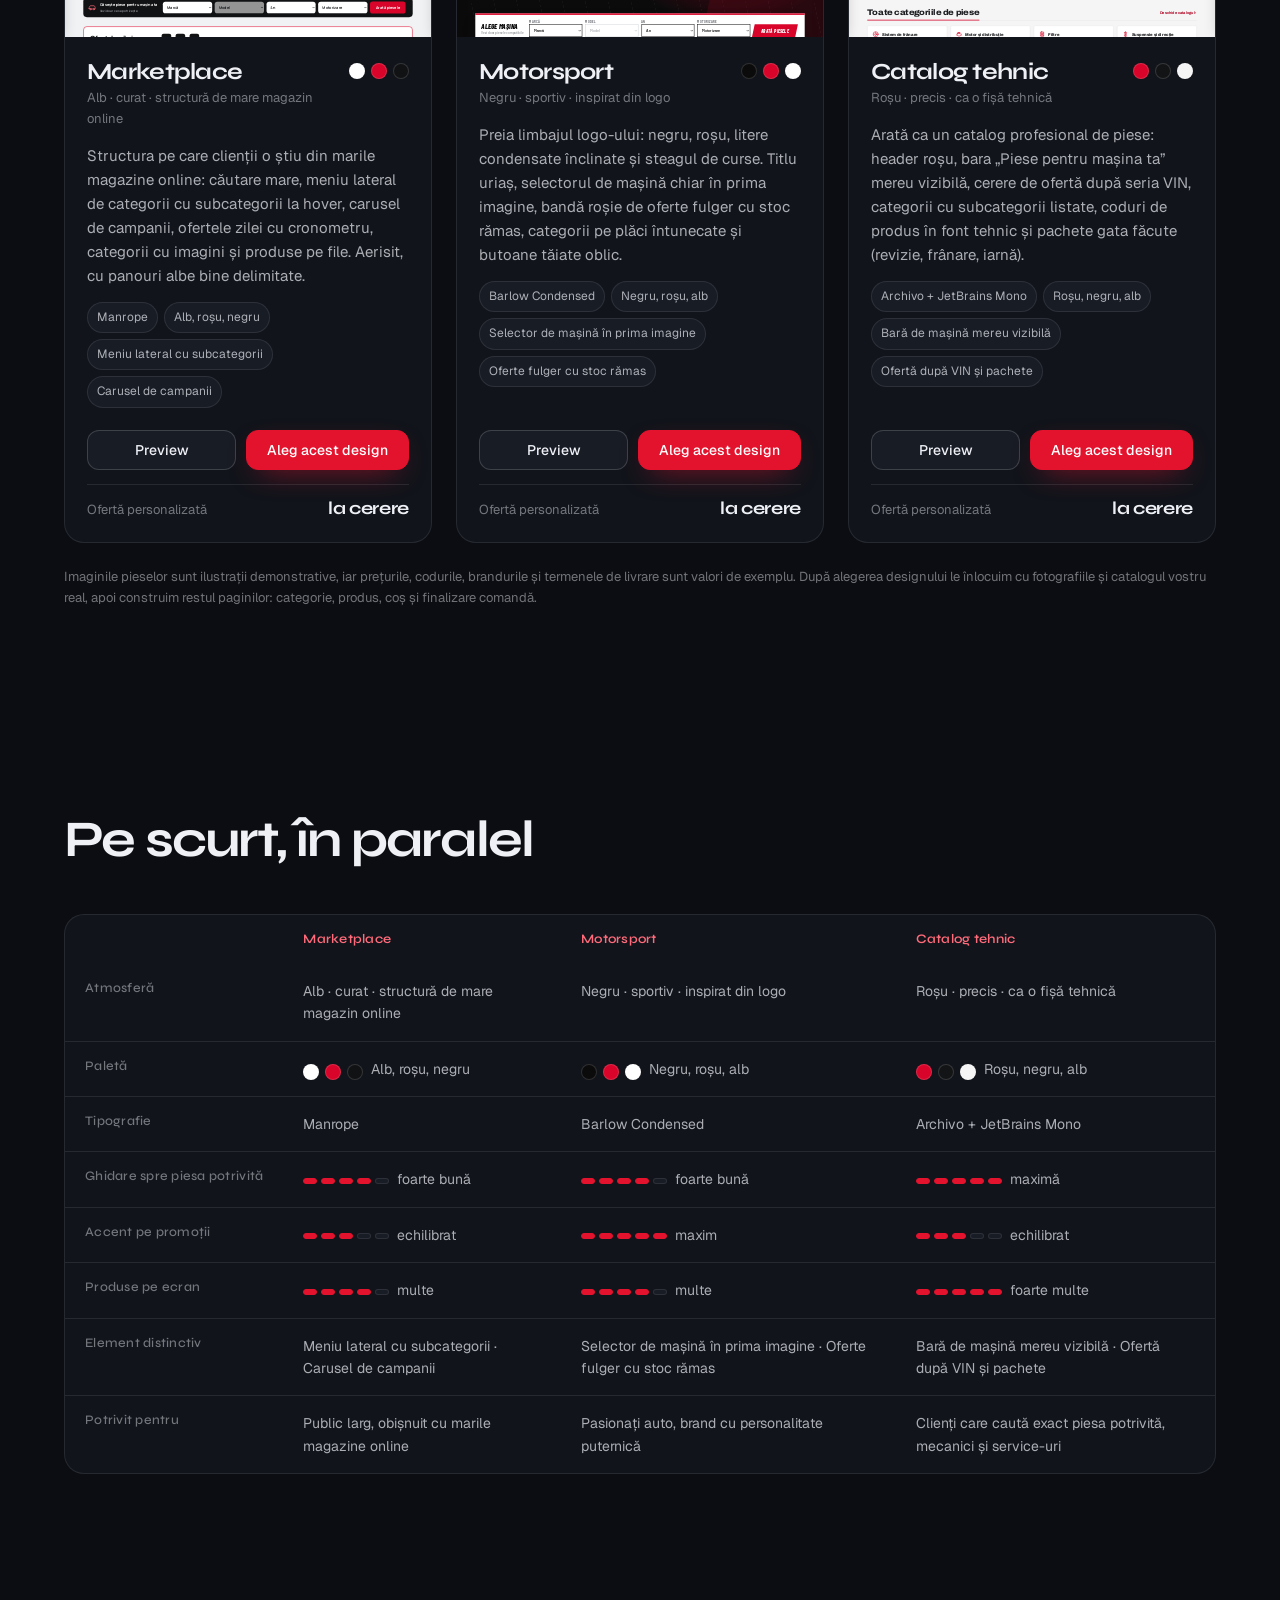
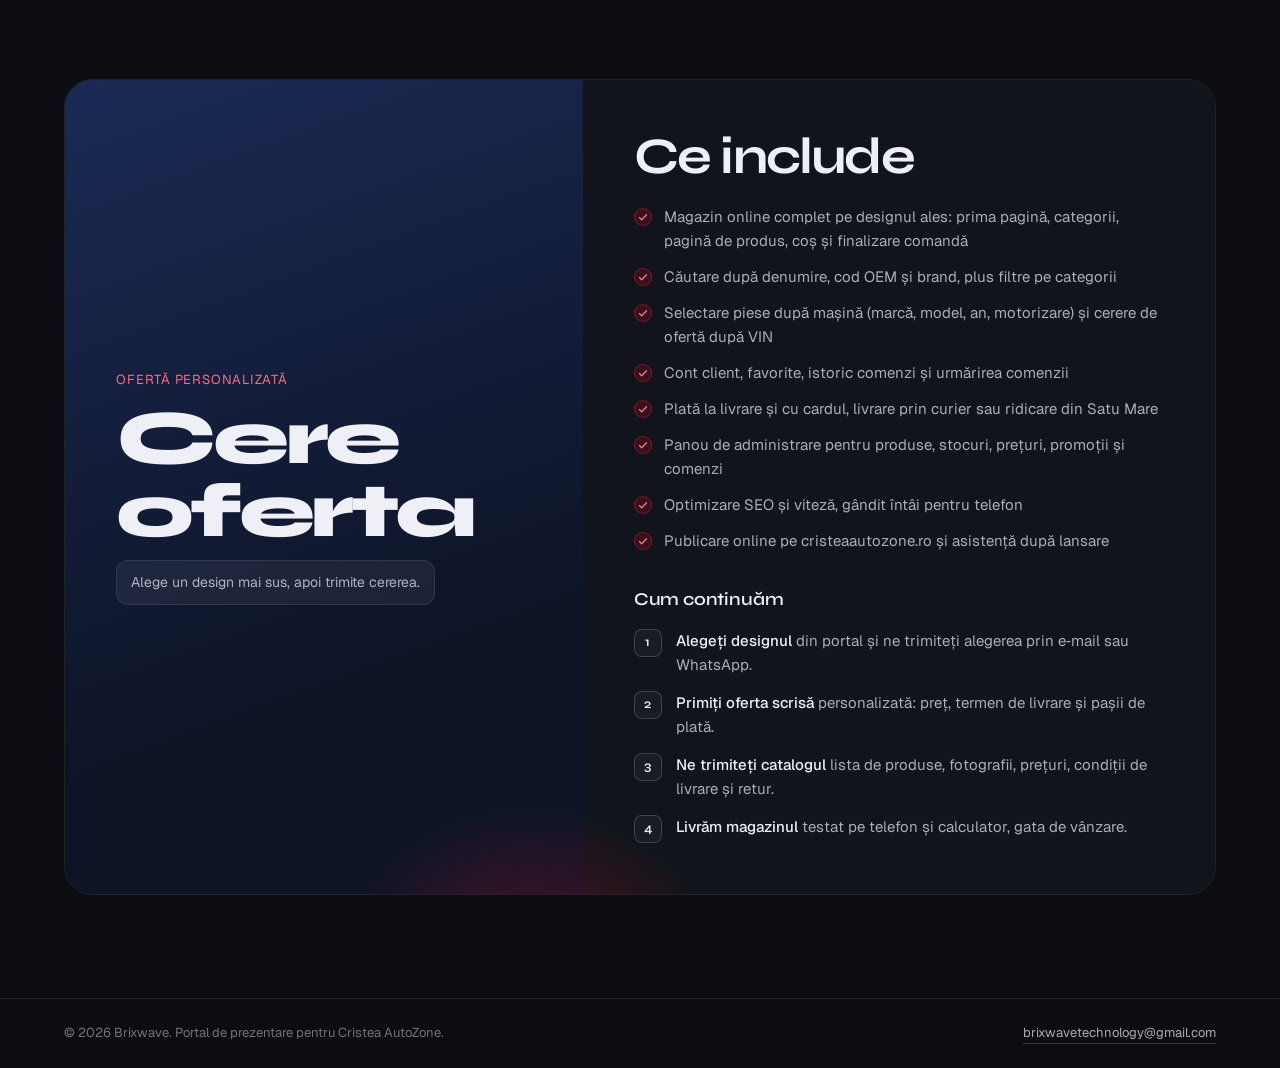
==== commit 728875c4: "Reface complet cele 3 design-uri ca magazine online funcționale - Marketplace, Motorsport și Catalog" ====
--- a/index.html
+++ b/index.html
@@ -34,14 +34,14 @@
       <span class="lm"><span>Trei magazine online de piese</span></span>
       <span class="lm"><span>pentru <em>Cristea AutoZone.</em></span></span>
     </h1>
-    <p class="hero__lead reveal">Trei propuneri de prima pagină pentru magazinul online de piese auto, în stilul marilor platforme de e‑commerce: căutare mare, categorii, oferte și produse cu preț, stoc și buton de coș. Toate sunt în roșu, alb și negru. Deschideți fiecare variantă, pe calculator sau pe telefon, și alegeți-o pe cea care vi se potrivește.</p>
+    <p class="hero__lead reveal">Trei propuneri de prima pagină pentru magazinul online de piese auto, construite ca marile platforme de e‑commerce și complet funcționale: căutare cu sugestii, coș, favorite, filtre pe categorii și alegerea pieselor după mașină. Toate sunt în roșu, alb și negru și merg la fel de bine pe telefon. Deschideți fiecare variantă și alegeți-o pe cea care vi se potrivește.</p>
     <div class="hero__cta reveal">
       <a class="btn btn--primary" href="#designs">Vezi design-urile</a>
       <a class="btn" href="#oferta">Ce include oferta</a>
     </div>
     <ul class="hero__facts reveal">
       <li><b>3</b> variante de prima pagină</li>
-      <li><b>Roșu · alb · negru</b> pe culorile firmei</li>
+      <li><b>Funcționale</b> coș, căutare, filtre</li>
       <li><b>Ofertă</b> personalizată, la cerere</li>
     </ul>
   </section>
@@ -52,7 +52,7 @@
       <p>Fiecare card are un preview live. Deschide-l în format telefon sau pe ecran mare, apoi apasă <b>Aleg acest design</b> și cere oferta cu un mesaj precompletat.</p>
     </div>
     <div class="cards" id="cards"></div>
-    <p class="designs__note">Imaginile pieselor sunt ilustrații demonstrative, iar prețurile, codurile și reducerile sunt valori de exemplu. După alegerea designului le înlocuim cu fotografiile și catalogul vostru real, apoi construim restul paginilor: categorie, produs, coș și finalizare comandă.</p>
+    <p class="designs__note">Imaginile pieselor sunt ilustrații demonstrative, iar prețurile, codurile, brandurile și termenele de livrare sunt valori de exemplu. După alegerea designului le înlocuim cu fotografiile și catalogul vostru real, apoi construim restul paginilor: categorie, produs, coș și finalizare comandă.</p>
   </section>
 
   <section class="compare" id="comparatie">
